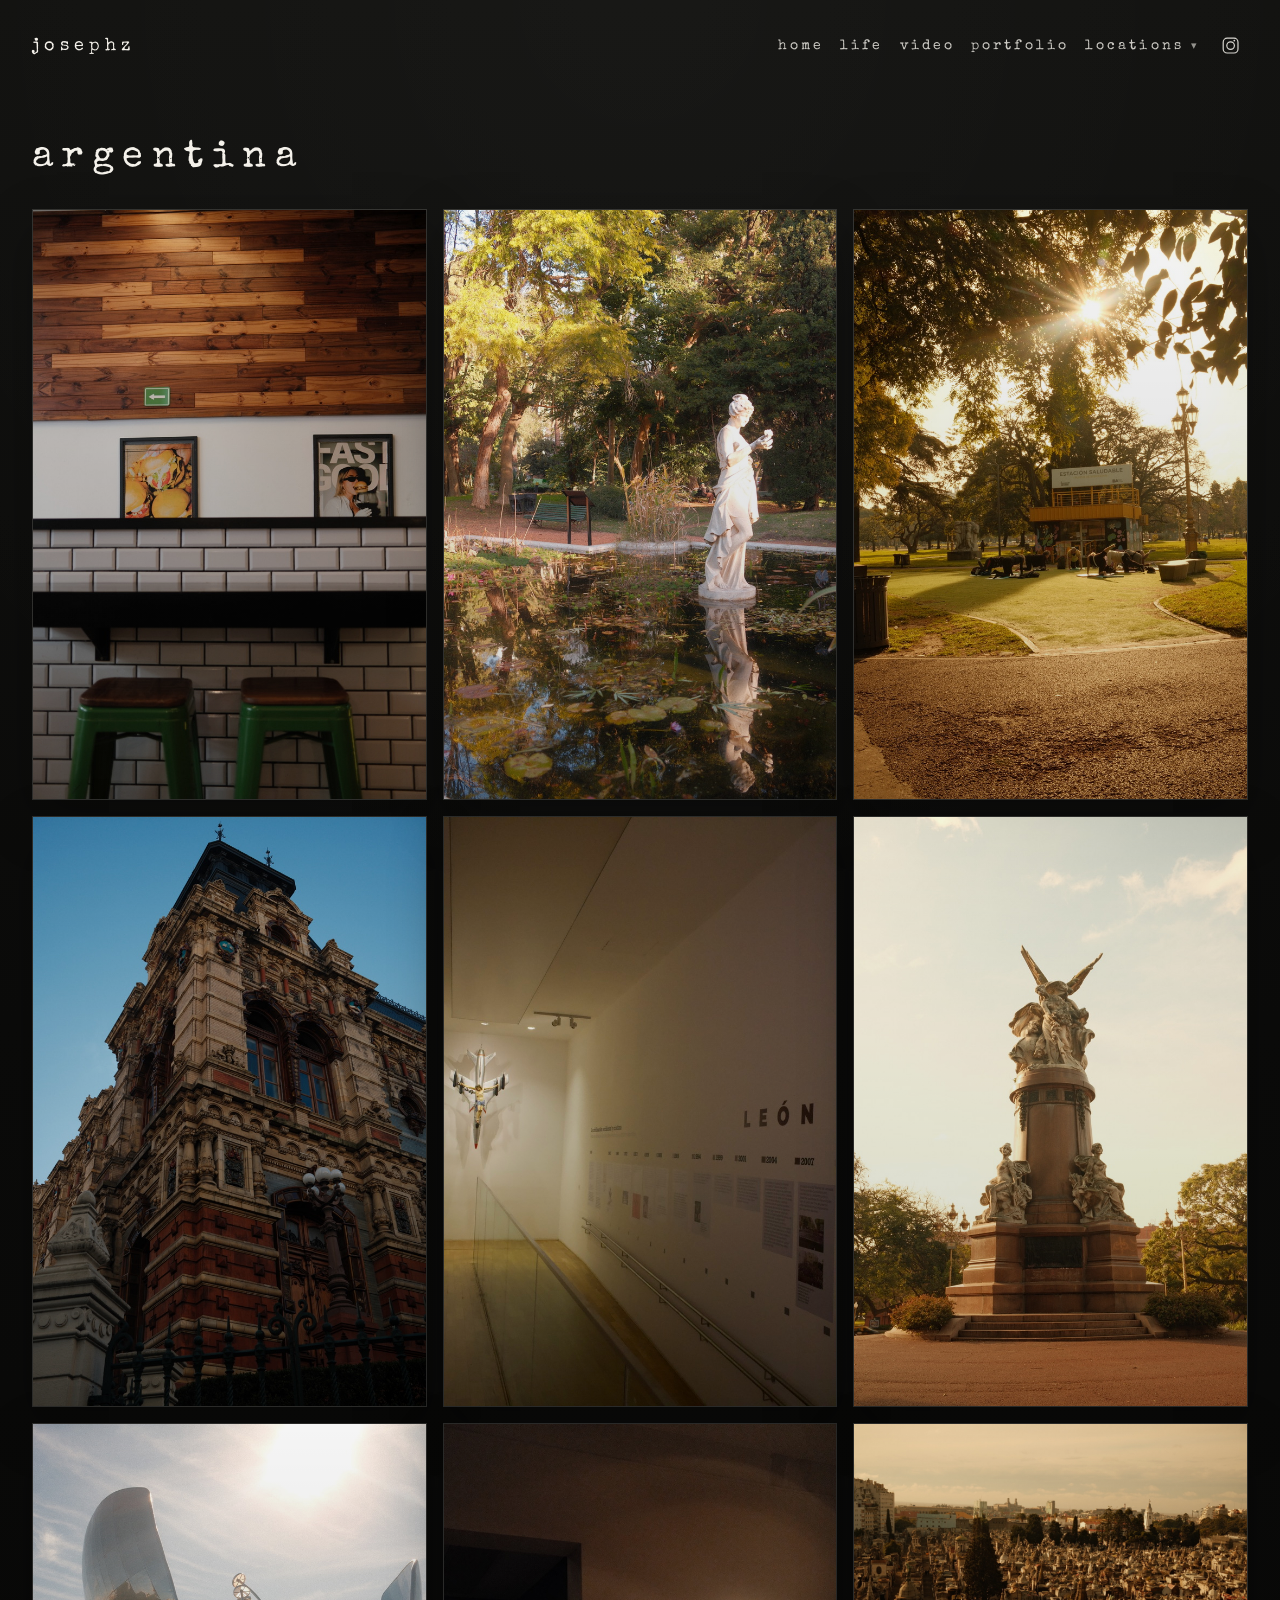
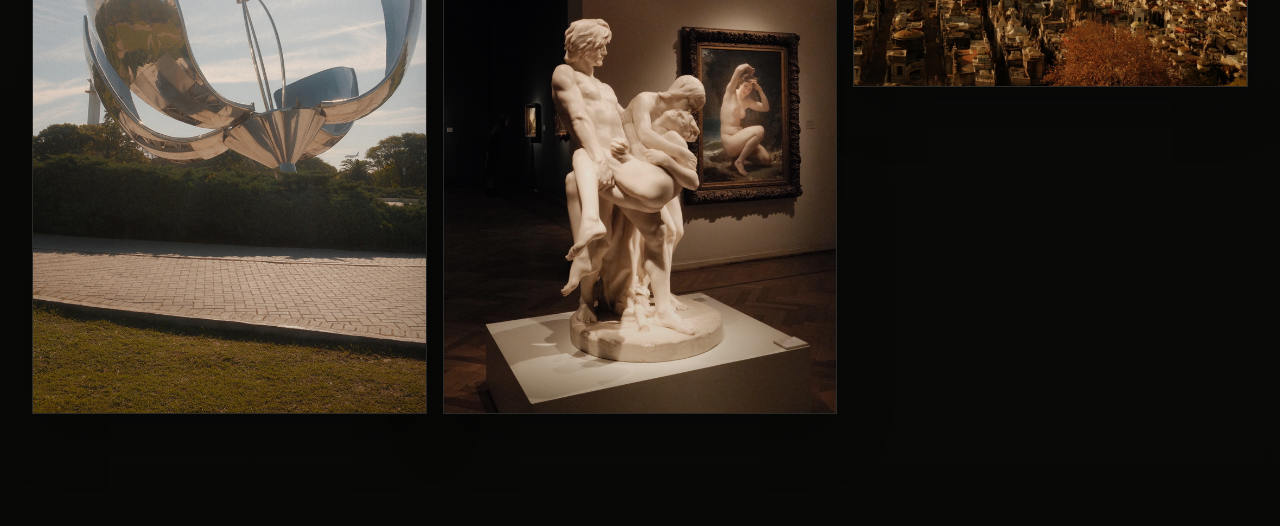
==== argentina.html @ 5fed6f6a "added portfolio Co-Authored-By: Claude Opus 4.7 (1M context) <noreply@anthropic.com>" ====
<!DOCTYPE html>
<html lang="en">
<head>
  <meta charset="UTF-8">
  <meta name="viewport" content="width=device-width, initial-scale=1.0">
  <title>Argentina</title>
  <link rel="preconnect" href="https://fonts.googleapis.com">
  <link rel="preconnect" href="https://fonts.gstatic.com" crossorigin>
  <link href="https://fonts.googleapis.com/css2?family=Special+Elite&display=swap" rel="stylesheet">
  <link rel="stylesheet" href="styles.css">
</head>
<body>
  <header class="site-header">
    <a class="brand" href="index.html">josephz</a>

    <nav class="site-nav" aria-label="Primary">
      <a class="nav-link" href="index.html">home</a>
      <a class="nav-link" href="life.html">life</a>
      <a class="nav-link" href="video.html">video</a>
      <a class="nav-link" href="portfolio.html">portfolio</a>
      <div class="nav-dropdown" data-nav-dropdown>
        <button class="nav-link nav-dropdown-toggle" type="button" aria-expanded="false" aria-haspopup="true">locations</button>
        <div class="nav-dropdown-menu" hidden>
          <a class="nav-link" href="peru.html">peru</a>
          <a class="nav-link" href="chile.html">chile</a>
          <a class="nav-link" href="argentina.html">argentina</a>
          <a class="nav-link" href="iceland.html">iceland</a>
        </div>
      </div>
      <a
        class="instagram-link"
        href="https://www.instagram.com/josephzfilms/"
        aria-label="Visit @josephzfilms on Instagram"
      >
        <svg viewBox="0 0 24 24" aria-hidden="true" focusable="false">
          <path d="M7.75 2h8.5A5.75 5.75 0 0 1 22 7.75v8.5A5.75 5.75 0 0 1 16.25 22h-8.5A5.75 5.75 0 0 1 2 16.25v-8.5A5.75 5.75 0 0 1 7.75 2Zm0 1.5A4.25 4.25 0 0 0 3.5 7.75v8.5a4.25 4.25 0 0 0 4.25 4.25h8.5a4.25 4.25 0 0 0 4.25-4.25v-8.5a4.25 4.25 0 0 0-4.25-4.25h-8.5Zm8.88 1.12a1.13 1.13 0 1 1 0 2.26 1.13 1.13 0 0 1 0-2.26ZM12 6.5A5.5 5.5 0 1 1 6.5 12 5.5 5.5 0 0 1 12 6.5Zm0 1.5A4 4 0 1 0 16 12a4 4 0 0 0-4-4Z"/>
        </svg>
      </a>
    </nav>
  </header>

  <main class="page-shell">
    <section class="gallery-shell" aria-label="Argentina gallery">
      <h1 class="gallery-title">argentina</h1>
      <div class="gallery-grid">
        <article class="gallery-item" data-expandable-image tabindex="0">
          <img src="film/5C03A09A-704E-410F-A5D7-799633D82A2E_1_105_c.jpeg" alt="argentina photo">
        </article>
        <article class="gallery-item" data-expandable-image tabindex="0">
          <img src="film/4DA77990-2AEC-470E-A4C8-1A61C627CCA4_1_105_c.jpeg" alt="argentina photo">
        </article>
        <article class="gallery-item" data-expandable-image tabindex="0">
          <img src="film/1390D0C1-0366-484A-9D2A-6175897346E8_1_105_c.jpeg" alt="argentina photo">
        </article>
        <article class="gallery-item" data-expandable-image tabindex="0">
          <img src="film/EAFF1B18-E65A-4C1E-BB21-6FC9223C44B6_1_105_c.jpeg" alt="argentina photo">
        </article>
        <article class="gallery-item" data-expandable-image tabindex="0">
          <img src="film/8A7623A9-02D5-44A5-A741-E71A5D057CF2_1_105_c.jpeg" alt="argentina photo">
        </article>
        <article class="gallery-item" data-expandable-image tabindex="0">
          <img src="film/A5E5DB6E-2DCE-4F55-8CE2-13C5C73E761B_1_105_c.jpeg" alt="argentina photo">
        </article>
        <article class="gallery-item" data-expandable-image tabindex="0">
          <img src="film/C415067A-1275-4396-A689-9387BF06B3F8_1_105_c.jpeg" alt="argentina photo">
        </article>
        <article class="gallery-item" data-expandable-image tabindex="0">
          <img src="film/4648E160-6B7F-4D13-90A5-B66B9CFADDA2_1_105_c.jpeg" alt="argentina photo">
        </article>
        <article class="gallery-item" data-expandable-image tabindex="0">
          <img src="film/FF7AD7A2-005B-49FC-90F4-B0A98E759EB3_1_105_c.jpeg" alt="argentina photo">
        </article>
      </div>
    </section>
  </main>

  <div class="lightbox" data-lightbox hidden>
    <button class="lightbox-close" type="button" aria-label="Close expanded image">
      close
    </button>
    <img class="lightbox-image" src="" alt="">
  </div>

  <script src="script.js"></script>
</body>
</html>
---- styles.css ----
:root {
  color-scheme: dark;
  --matte-black: #0b0b0a;
  --text: #f4f1ea;
}

* {
  box-sizing: border-box;
}

html,
body {
  margin: 0;
  min-height: 100%;
}

body {
  min-height: 100vh;
  background:
    radial-gradient(circle at top, rgba(255, 255, 255, 0.03), transparent 42%),
    linear-gradient(180deg, #11110f 0%, var(--matte-black) 48%, #080807 100%);
  color: var(--text);
  font-family: "Special Elite", "Courier New", monospace;
  text-transform: lowercase;
}

.site-header {
  display: flex;
  align-items: center;
  justify-content: space-between;
  gap: 1.5rem;
  padding: 1.75rem 2rem;
}

.brand {
  margin: 0;
  color: var(--text);
  font-size: 1.12rem;
  letter-spacing: 0.28em;
  text-decoration: none;
}

.site-nav {
  display: flex;
  align-items: center;
  gap: 1rem;
}

.nav-link {
  color: rgba(244, 241, 234, 0.82);
  font-size: 0.88rem;
  letter-spacing: 0.22em;
  text-decoration: none;
  transition: color 160ms ease;
  background: none;
  border: none;
  padding: 0;
  font-family: inherit;
  text-transform: lowercase;
  cursor: pointer;
}

.nav-dropdown {
  position: relative;
}

.nav-dropdown-toggle::after {
  content: " \25BE";
  font-size: 0.7rem;
  letter-spacing: 0;
  margin-left: 0.25rem;
  opacity: 0.7;
}

.nav-dropdown-menu {
  position: absolute;
  top: calc(100% + 0.6rem);
  left: 50%;
  transform: translateX(-50%);
  display: grid;
  gap: 0.6rem;
  padding: 0.9rem 1.1rem;
  min-width: 9rem;
  background: rgba(8, 8, 7, 0.96);
  border: 1px solid rgba(244, 241, 234, 0.14);
  box-shadow: 0 24px 48px rgba(0, 0, 0, 0.5);
  z-index: 30;
}

.nav-dropdown-menu[hidden] {
  display: none;
}

.nav-dropdown-menu .nav-link {
  white-space: nowrap;
  font-size: 0.82rem;
}

.instagram-link {
  display: inline-grid;
  place-items: center;
  width: 2.2rem;
  height: 2.2rem;
  color: rgba(244, 241, 234, 0.88);
  transition: transform 160ms ease, color 160ms ease;
}

.brand:hover,
.brand:focus-visible,
.nav-link:hover,
.nav-link:focus-visible,
.instagram-link:hover,
.instagram-link:focus-visible {
  color: #ffffff;
}

.instagram-link:focus-visible {
  outline: none;
}

.instagram-link:hover,
.instagram-link:focus-visible {
  transform: translateY(-2px);
}

.instagram-link svg {
  width: 1.2rem;
  height: 1.2rem;
  fill: currentColor;
}

.page-shell {
  min-height: calc(100vh - 6rem);
  padding: 1rem 2rem 3rem;
}

.page-panel {
  width: min(100%, 56rem);
  margin: 0 auto;
  padding: 4rem 2rem 5rem;
}

.page-kicker {
  margin: 0 0 1rem;
  color: rgba(244, 241, 234, 0.62);
  font-size: 0.9rem;
  letter-spacing: 0.22em;
}

.page-title {
  margin: 0;
  font-size: clamp(2.4rem, 6vw, 4.8rem);
  font-weight: 400;
  letter-spacing: 0.12em;
}

.film-grid {
  width: min(100%, 78rem);
  margin: 0 auto;
  display: grid;
  grid-template-columns: repeat(3, minmax(0, 1fr));
  gap: 1.25rem;
}

.film-panel {
  position: relative;
  aspect-ratio: 4 / 5;
  overflow: hidden;
  border: 1px solid rgba(244, 241, 234, 0.12);
  background: rgba(255, 255, 255, 0.02);
  box-shadow: 0 20px 50px rgba(0, 0, 0, 0.28);
}

.film-panel::after {
  content: "";
  position: absolute;
  inset: 0;
  background: linear-gradient(180deg, rgba(0, 0, 0, 0.04), rgba(0, 0, 0, 0.18));
  pointer-events: none;
}

.film-panel img {
  width: 100%;
  height: 100%;
  display: block;
  object-fit: cover;
  transition: opacity 600ms ease;
}

.film-panel[data-expandable-image] {
  cursor: pointer;
  transition: transform 220ms ease, box-shadow 220ms ease;
}

.film-panel[data-expandable-image]:hover,
.film-panel[data-expandable-image]:focus-visible {
  transform: translateY(-3px);
  box-shadow: 0 28px 60px rgba(0, 0, 0, 0.42);
  outline: none;
}

.gallery-shell {
  width: min(100%, 82rem);
  margin: 0 auto;
  padding: 2rem 0 4rem;
}

.gallery-title {
  margin: 0 0 2rem;
  font-size: clamp(1.6rem, 4vw, 2.4rem);
  font-weight: 400;
  letter-spacing: 0.22em;
}

.gallery-grid {
  column-count: 3;
  column-gap: 1rem;
}

.gallery-item {
  break-inside: avoid;
  margin: 0 0 1rem;
  position: relative;
  overflow: hidden;
  border: 1px solid rgba(244, 241, 234, 0.12);
  background: rgba(255, 255, 255, 0.02);
  box-shadow: 0 20px 50px rgba(0, 0, 0, 0.28);
  cursor: pointer;
  display: block;
  transition: transform 220ms ease, box-shadow 220ms ease;
}

.gallery-item:hover,
.gallery-item:focus-visible {
  transform: translateY(-3px);
  box-shadow: 0 28px 60px rgba(0, 0, 0, 0.42);
  outline: none;
}

.gallery-item img {
  width: 100%;
  height: auto;
  display: block;
  object-fit: cover;
}

.gallery-item::after {
  content: "";
  position: absolute;
  inset: 0;
  background: linear-gradient(180deg, rgba(0, 0, 0, 0.04), rgba(0, 0, 0, 0.18));
  pointer-events: none;
}

.poems-shell {
  width: min(100%, 100rem);
}

.poem-row {
  display: grid;
  gap: 1rem;
}

.poem-name {
  margin-bottom: 0;
  padding-left: 3.8rem;
}

.poem-gallery {
  display: grid;
  grid-template-columns: auto minmax(0, 1fr) auto;
  align-items: center;
  gap: 1rem;
  position: relative;
}

.poem-strip {
  display: grid;
  grid-auto-flow: column;
  grid-auto-columns: minmax(18rem, 24rem);
  gap: 1.25rem;
  align-items: start;
  overflow-x: auto;
  overflow-y: hidden;
  scroll-behavior: smooth;
  scrollbar-width: none;
  padding: 0.25rem 0;
  scroll-snap-type: x proximity;
}

.poem-strip::-webkit-scrollbar {
  display: none;
}

.poem-image {
  aspect-ratio: 1086 / 724;
  min-height: 0;
  padding: 0;
  background: transparent;
  cursor: pointer;
  scroll-snap-align: start;
}

.poem-image img {
  object-fit: contain;
  background: transparent;
}

.lightbox {
  position: fixed;
  inset: 0;
  z-index: 20;
  display: grid;
  place-items: center;
  background: rgba(4, 4, 4, 0.96);
  padding: 2rem;
}

.lightbox[hidden] {
  display: none;
}

.lightbox-image {
  width: min(95vw, 1086px);
  max-height: 88vh;
  object-fit: contain;
  display: block;
}

.lightbox-close {
  position: absolute;
  top: 1.25rem;
  right: 1.25rem;
  border: 1px solid rgba(244, 241, 234, 0.2);
  background: rgba(8, 8, 7, 0.8);
  color: var(--text);
  font: inherit;
  letter-spacing: 0.18em;
  text-transform: lowercase;
  padding: 0.7rem 0.9rem;
  cursor: pointer;
}

.poem-arrow {
  width: 2.8rem;
  height: 5rem;
  border: 1px solid rgba(244, 241, 234, 0.16);
  background: rgba(8, 8, 7, 0.82);
  color: rgba(244, 241, 234, 0.82);
  font: inherit;
  font-size: 1.5rem;
  line-height: 1;
  cursor: pointer;
  transition: color 160ms ease, border-color 160ms ease, transform 160ms ease;
}

.poem-arrow:hover,
.poem-arrow:focus-visible {
  color: #ffffff;
  border-color: rgba(244, 241, 234, 0.36);
  transform: scale(1.02);
}

.poem-arrow:focus-visible {
  outline: none;
}

@media (max-width: 640px) {
  .site-header {
    padding: 1.25rem 1rem;
    gap: 1rem;
  }

  .brand {
    font-size: 1rem;
  }

  .site-nav {
    gap: 0.7rem;
  }

  .nav-link {
    font-size: 0.72rem;
    letter-spacing: 0.16em;
  }

  .page-panel {
    padding: 3rem 1rem 4rem;
  }

  .page-shell {
    padding: 0.5rem 1rem 2rem;
  }

  .film-grid {
    grid-template-columns: 1fr;
  }

  .gallery-grid {
    column-count: 1;
  }

  .nav-dropdown-menu {
    left: auto;
    right: 0;
    transform: none;
    padding: 0.7rem 0.9rem;
  }

  .poem-gallery {
    grid-template-columns: 1fr;
  }

  .poem-strip {
    grid-auto-columns: 72vw;
    gap: 0.85rem;
    padding-right: 22vw;
  }

  .poem-arrow {
    display: none;
  }

  .poem-name {
    padding-left: 0;
  }

  .poem-gallery::after {
    content: "slide ->";
    position: absolute;
    right: 0.4rem;
    bottom: -1.6rem;
    color: rgba(244, 241, 234, 0.55);
    font-size: 0.66rem;
    letter-spacing: 0.14em;
    pointer-events: none;
  }
}

@media (min-width: 641px) and (max-width: 980px) {
  .film-grid {
    grid-template-columns: repeat(2, minmax(0, 1fr));
  }

  .film-panel:last-child {
    grid-column: 1 / -1;
    aspect-ratio: 16 / 9;
  }

  .gallery-grid {
    column-count: 2;
  }

  .poem-strip {
    grid-auto-columns: minmax(16rem, 20rem);
  }
}
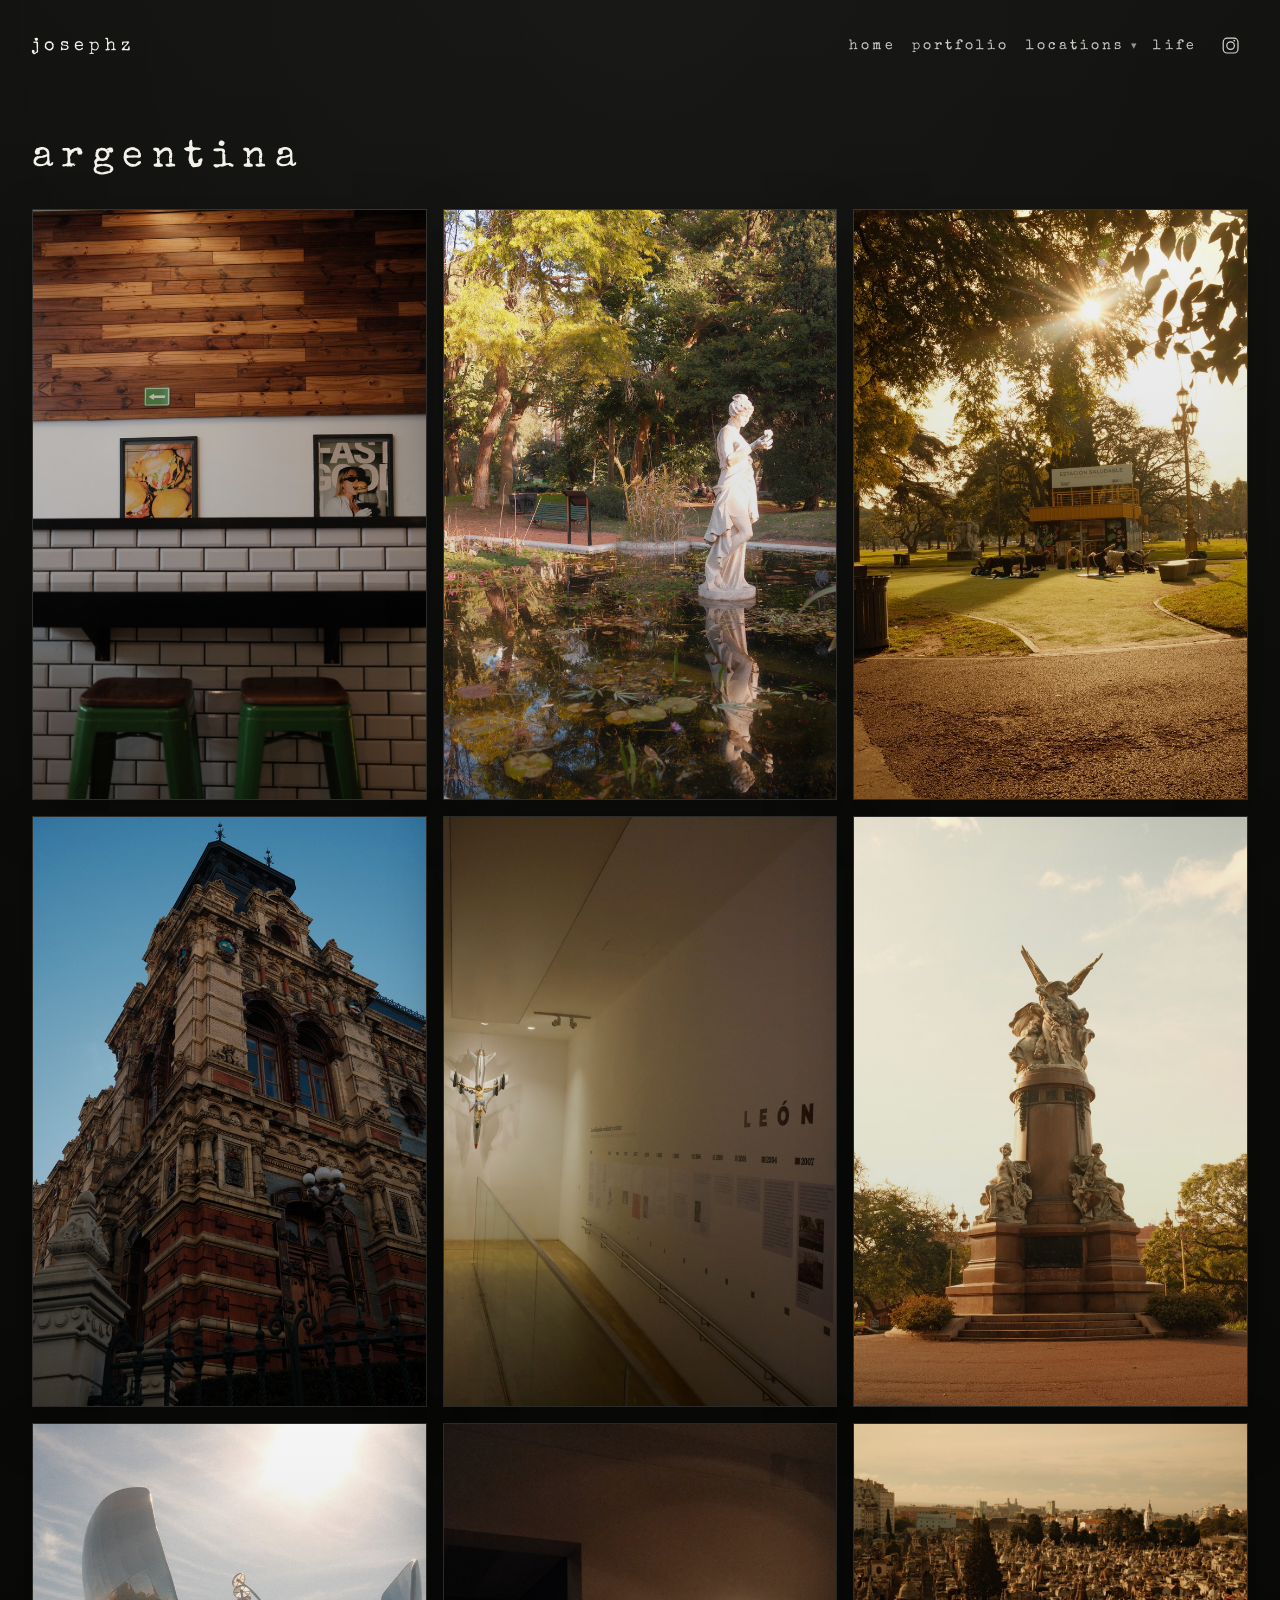
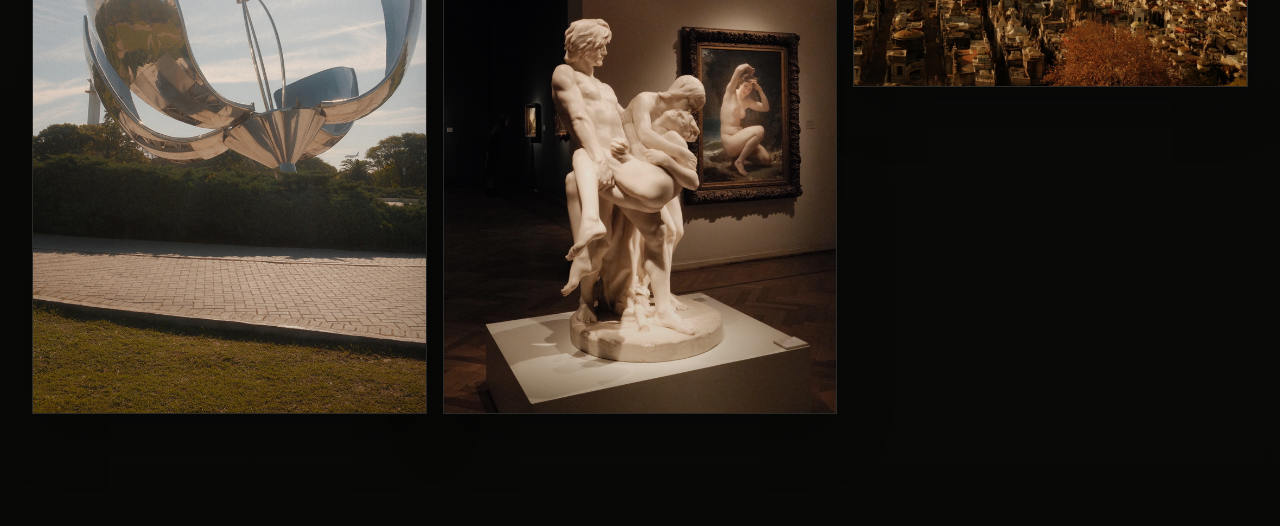
==== commit 98e8277f: "reorder nav and remove video section Co-Authored-By: Claude Opus 4.7 (1M context) <noreply@anthropic" ====
--- a/argentina.html
+++ b/argentina.html
@@ -15,8 +15,6 @@
 
     <nav class="site-nav" aria-label="Primary">
       <a class="nav-link" href="index.html">home</a>
-      <a class="nav-link" href="life.html">life</a>
-      <a class="nav-link" href="video.html">video</a>
       <a class="nav-link" href="portfolio.html">portfolio</a>
       <div class="nav-dropdown" data-nav-dropdown>
         <button class="nav-link nav-dropdown-toggle" type="button" aria-expanded="false" aria-haspopup="true">locations</button>
@@ -27,6 +25,7 @@
           <a class="nav-link" href="iceland.html">iceland</a>
         </div>
       </div>
+      <a class="nav-link" href="life.html">life</a>
       <a
         class="instagram-link"
         href="https://www.instagram.com/josephzfilms/"
